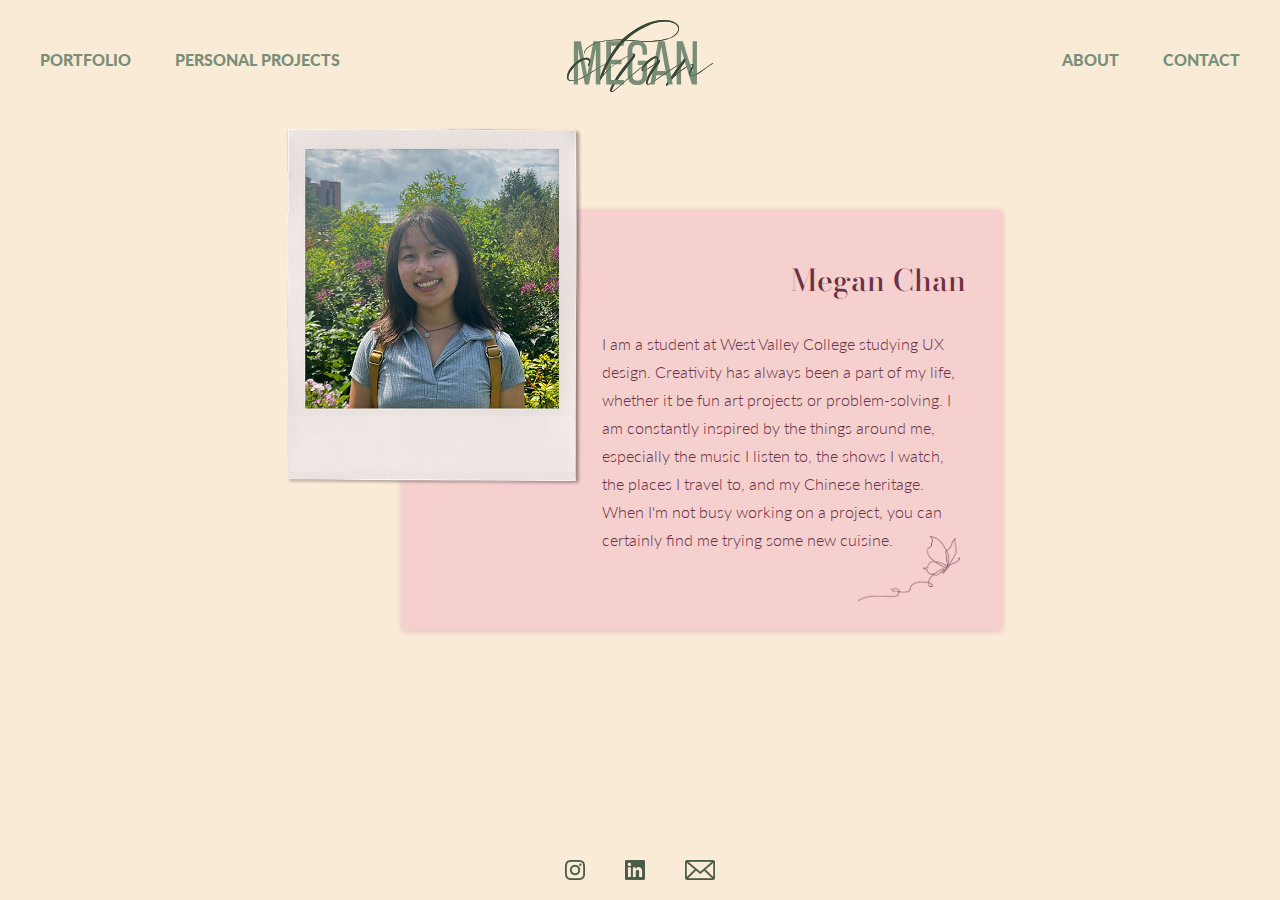
==== about.html @ 1ce4e766 "file" ====
<!DOCTYPE html>
<html lang="en">
  <head>
    <meta charset="UTF-8" />
    <meta name="viewport" content="width=device-width, initial-scale=1.0" />
    <title>Megan Chan | About</title>
    <link rel="stylesheet" href="styles.css" type="text/css" />
  </head>
  <body>
    <header>
      <nav>
        <div class="navbar-full">
          <div class="nav-left">
            <li><a href="portfolio.html">PORTFOLIO</a></li>
            <li><a href="personalProjects.html">PERSONAL PROJECTS</a></li>
          </div>
          <div id="home-in">
            <li>
              <a href="index.html">
                <img class="logo" src="images/logo.svg" alt="HOME" />
              </a>
            </li>
          </div>
          <div class="nav-right">
            <li><a href="about.html">ABOUT</a></li>
            <li><a href="contact.html">CONTACT</a></li>
          </div>
        </div>
        <div class="navbar-collapse">
          <div class="navbar-collapse-left">
            <li id="open-menu">
              <a href="#"
                ><img
                  class="nav-icon"
                  id="open-menu"
                  src="images/open-menu.png"
                  alt="Menu icon"
                />
              </a>
            </li>
            <div class="dropdown-content">
              <li id="close-menu">
                <a href="#"
                  ><img
                    class="nav-icon"
                    id="close-menu"
                    src="images/close-menu.png"
                    alt="Close icon"
                /></a>
              </li>
              <li>
                <a href="portfolio.html">PORTFOLIO</a>
              </li>
              <li>
                <a href="personalProjects.html">PERSONAL PROJECTS</a>
              </li>
              <li><a href="about.html">ABOUT</a></li>
              <li>
                <a href="contact.html">CONTACT</a>
              </li>
            </div>
          </div>
          <div id="home-out">
            <li>
              <a href="index.html">
                <img class="logo" src="images/logo.svg" alt="HOME" />
              </a>
            </li>
          </div>
          <div class="navbar-collapse-right"></div>
        </div>
      </nav>
    </header>
    <div class="content">
      <section class="about">
        <h1 class="about">Megan Chan</h1>
        <p class="about">
          I am a student at West Valley College studying UX design. Creativity
          has always been a part of my life, whether it be fun art projects or
          problem-solving. I am constantly inspired by the things around me,
          especially the music I listen to, the shows I watch, the places I
          travel to, and my Chinese heritage. When I'm not busy working on a
          project, you can certainly find me trying some new cuisine.
        </p>
        <img
          class="megan"
          src="images/megan.png"
          alt="Portrait of Megan Chan"
        />
        <img
          class="butterfly"
          src="images/butterfly.png"
          alt="Continuous line drawing of butterfly"
        />
      </section>
    </div>
    <footer>
      <a href="https://www.instagram.com/megan_s_chan/" target="_blank"
        ><img class="icon" src="images/instagram-logo.png" alt="Instagram logo"
      /></a>
      <a href="https://www.linkedin.com/in/meganchan360/" target="_blank"
        ><img class="icon" src="images/linkedin-logo.png" alt="LinkedIn logo"
      /></a>
      <address>
        <a href="mailto:mchan80@mywvm.wvm.edu"
          ><img class="icon" src="images/mail-icon.png" alt="Mail icon"
        /></a>
      </address>
    </footer>
  </body>
</html>
---- styles.css ----
@import url("https://fonts.googleapis.com/css2?family=Bodoni+Moda:ital,opsz,wght@0,6..96,400..900;1,6..96,400..900&family=Lato:ital,wght@0,100;0,300;0,400;0,700;0,900;1,100;1,300;1,400;1,700;1,900&family=Oswald:wght@200..700&display=swap");
*,
::before,
::after {
  box-sizing: border-box;
}

/* ***************************type*************************** */

html {
  font-size: 62.5%;
}

*,
button {
  font-family: Lato, sans-serif;
  font-size: 1.6rem;
  font-weight: 300;
  color: #4a5b48;
  line-height: 2.8rem;
}

h1,
h2 {
  font-family: Bodoni Moda, serif;
  font-size: 3rem;
  font-weight: 500;
}

nav a {
  font-weight: 900;
}

/* ***************************layout*************************** */

body {
  background-color: antiquewhite;
  min-height: 100vh;
  margin: 0;
  display: flex;
  flex-direction: column;
}

.content {
  flex: 1;
}

/* ******************header****************** */

nav li {
  display: inline;
  margin: 0 10px;
}

a {
  text-decoration: none;
}

/* nav {
  list-style-type: none;
  display: flex;
  justify-content: center;
  align-items: center;
  padding: 10px 20px;
  position: fixed;
  top: 0px;
  left: 0px;
  margin: 0;
  width: 100%;
  z-index: 10;
  background-color: antiquewhite;
} */

.nav-left,
.nav-right {
  width: 340px;
}

.nav-left,
.navbar-collapse-left {
  margin-right: auto;
  text-align: left;
}

.nav-right,
.navbar-collapse-right {
  margin-left: auto;
  text-align: right;
}

.logo {
  height: 72px;
}

nav a,
.current-page:hover {
  color: #798e76;
  padding: 10px;
  display: inline-block;
}

nav a:hover,
.dropdown-content a,
.current-page {
  color: #4a5b48;
}

.dropdown-content a:hover {
  color: #2d372c;
}

nav a:active {
  color: #4a5b48ae;
}

.current-page:active {
  color: #798e76ae;
}

.dropdown-content a:active {
  color: #2d372cae;
}

.navbar-full,
.navbar-collapse {
  list-style-type: none;
  display: flex;
  justify-content: center;
  align-items: center;
  padding: 10px 20px;
  position: fixed;
  top: 0px;
  left: 0px;
  margin: 0;
  width: 100%;
  z-index: 10;
  background-color: antiquewhite;
}

.navbar-collapse-left,
.navbar-collapse-right {
  width: 60px;
}

.nav-icon {
  height: 30px;
  width: 30px;
}

.dropdown-content {
  opacity: 0;
  visibility: hidden;
  position: absolute;
  display: flex;
  flex-direction: column;
  width: fit-content;
  height: 1;
  padding: 31px 20px;
  top: 0;
  left: 0;
  background-color: #798e76;
  z-index: 10;
  transition: opacity 0.3s ease, visibility 0.3s ease;
}

.navbar-collapse-left:hover .dropdown-content {
  opacity: 1;
  visibility: visible;
}

.navbar-collapse {
  display: none;
}

/* ******************footer****************** */

footer {
  display: flex;
  justify-content: center;
  flex-direction: row;
  width: 100%;
  height: 60px;
  padding: 20px;
  position: relative;
  bottom: 0;
  background-color: antiquewhite;
}

address {
  font-style: normal;
}

img.icon {
  height: 20px;
  width: auto;
  margin: 0 20px;
}

/* ******************content-home****************** */

.content {
  padding: 0 20px;
  margin-top: 60px;
}

/* ************hero space************ */

.hero-space {
  position: relative;
  display: flex;
  align-items: center;
  flex-flow: column wrap;
  width: fit-content;
  margin: 0 auto;
  margin-top: 10%;
  text-align: center;
}

.bunny-left,
.bunny-right {
  position: absolute;
  bottom: 20%;
}

.bunny-left {
  width: 115px;
  left: -30%;
}

.bunny-right {
  width: 148px;
  right: -35%;
}

.hero-space-subject,
.hero-space-description {
  display: block;
  margin: 24px 0;
}

.hero-space-subject {
  font-family: Oswald, sans-serif;
  font-size: 3.6rem;
  font-weight: 300;
}

.hero-space-description {
  font-family: Bodoni Moda, serif;
  font-size: 13.6rem;
  font-weight: 400;
}

button {
  position: relative;
  background-color: transparent;
  border: 1px solid #4a5b48;
  padding: 8px 20px;
  margin-top: 36px;
}

button:hover {
  background-color: #4a5b48;
  border: 1px solid transparent;
  color: antiquewhite;
  cursor: pointer;
}

button:active {
  background-color: #4a5b48ae;
}

/* ************brief about me************ */

.brief-about {
  display: flex;
  flex-direction: column;
  margin: 300px auto;
  padding: 48px;
  height: 360px;
  width: 560px;
  background-color: rgb(246, 207, 207);
  box-shadow: 0 1px 6px rgb(219, 185, 185);
}

h2.brief-about-inner,
p.brief-about-inner {
  color: rgb(105, 51, 68);
  text-align: center;
}

h2.brief-about-inner {
  margin: 8px 0 16px 0;
}

div.center-align {
  margin: 0 auto;
  margin-top: 36px;
}

button.brief-about-inner {
  margin-top: 0;
  border: 1px solid rgb(105, 51, 68);
  color: rgb(105, 51, 68);
}

button.brief-about-inner:hover {
  background-color: rgb(105, 51, 68);
  border: 1px solid transparent;
  color: rgb(246, 207, 207);
}

button.brief-about-inner:active {
  background-color: rgba(105, 51, 68, 0.75);
}

/* ************brief portfolio************ */

.image-row,
.image-full {
  display: flex;
  align-items: stretch;
  height: 30%;
  margin: 20px 0;
}

.image-row {
  flex-direction: row;
}

.image-short,
.image-wide,
.image-full {
  position: relative;
  display: inline-block;
  margin: 0 10px;
  background-color: #4a5b48;
}

.image-short {
  width: 40%;
}

.image-wide {
  width: 59%;
}

.image-inside {
  display: block;
  width: 100%;
  height: 100%;
  transition: opacity 0.3s;
}

.overlay-text {
  position: absolute;
  top: 50%;
  left: 50%;
  transform: translate(-50%, -50%);
  padding: 10px;
  text-align: center;
  font-size: 2rem;
  opacity: 0;
  transition: opacity 0.3s;
  color: antiquewhite;
  font-weight: 400;
}

.icon {
  height: 24px;
  width: 24px;
}

button.view-more {
  display: flex;
  justify-content: space-between;
  align-items: center;
  margin: 20px 10px 36px auto;
}

#vase-wide,
#sewing-machine-wide {
  display: none;
}

/* ******************hover effect****************** */

.image-short:hover .image-inside,
.image-wide:hover .image-inside,
.image-full:hover .image-inside {
  opacity: 0.1;
}

.image-short:hover .overlay-text,
.image-wide:hover .overlay-text,
.image-full:hover .overlay-text {
  opacity: 1;
}

/* ******************content-about****************** */

section.about {
  position: relative;
  left: 5%;
  display: flex;
  align-items: flex-end;
  flex-direction: column;
  height: 420px;
  width: 600px;
  margin: 150px auto 36px auto;
  padding: 36px;
  padding-left: 200px;
  background-color: rgb(246, 207, 207);
  box-shadow: 0 1px 6px rgb(219, 185, 185);
}

h1.about,
p.about {
  color: rgb(105, 51, 68);
}

h1.about {
  text-align: right;
}

img.megan {
  display: block;
  position: absolute;
  width: 300px;
  left: -20%;
  top: -20%;
}

.butterfly {
  position: absolute;
  right: 7%;
  bottom: 7%;
  width: 17%;
}

/* ******************content-contact****************** */

.contact-form {
  display: flex;
  align-items: center;
  flex-direction: column;
  height: 550px;
  width: 600px;
  margin: 100px auto 36px auto;
  padding: 20px;
  background-color: rgb(246, 207, 207);
  box-shadow: 0 1px 6px rgb(219, 185, 185);
}

.textfield,
textarea {
  background-color: transparent;
  border: none;
  border-bottom: 1px solid rgb(188, 112, 136);
}

.textfield:focus,
textarea:focus {
  outline: none;
}

h1.contact,
::placeholder {
  color: rgb(105, 51, 68);
}

::placeholder,
input.textfield,
textarea {
  font-size: 1.2rem;
  line-height: 1.8rem;
}

label.contact,
input.textfield,
textarea {
  padding: 6px 12px;
  color: rgb(175, 99, 123);
}

input.textfield,
textarea {
  width: 240px;
}

input.textfield:hover,
input.textfield:focus,
textarea:hover,
textarea:focus {
  background-color: rgb(237, 190, 195);
  border-bottom: 1px solid transparent;
}

textarea {
  resize: none;
  width: 480px;
}

button.contact {
  display: block;
  margin: 36px auto 0 auto;
  border: 1px solid rgb(175, 99, 123);
  color: rgb(175, 99, 123);
}

button.contact:hover {
  background-color: rgb(175, 99, 123);
  border: 1px solid transparent;
  color: rgb(246, 207, 207);
}

button.contact:active {
  background-color: rgba(175, 99, 123, 0.75);
}

div.form {
  position: relative;
  display: inline-block;
}

.bird {
  position: absolute;
  right: 6%;
  top: 2%;
  width: 30%;
}

/* *****************************This is for small-screen laptops***************************** */

@media (min-width: 769px) and (max-width: 969px) {
  /* *********************header********************* */
  .navbar-full {
    display: none;
  }

  .navbar-collapse {
    display: flex;
  }

  /* ************hero space************ */
  .bunny-left {
    width: 96px;
    left: -33%;
  }

  .bunny-right {
    width: 120px;
    right: -37%;
  }

  .hero-space-subject,
  .hero-space-description {
    margin: 12px 0;
  }

  .hero-space-subject {
    font-size: 2.8rem;
  }

  .hero-space-description {
    font-size: 10rem;
  }
  /* ******************content-about****************** */

  section.about {
    left: 7%;
  }
}
/* *****************************This is for iPads***************************** */

@media (min-width: 481px) and (max-width: 768px) {
  /* *********************header********************* */
  .navbar-full {
    display: none;
  }

  .navbar-collapse {
    display: flex;
  }

  /* ************hero space************ */
  .bunny-left,
  .bunny-right {
    display: none;
    visibility: hidden;
  }

  .hero-space {
    margin-top: 15%;
  }

  .hero-space-subject,
  .hero-space-description {
    margin: 12px 0;
  }

  .hero-space-subject {
    font-size: 2.8rem;
  }

  .hero-space-description {
    font-size: 10rem;
  }

  /* ************brief about me************ */

  .brief-about {
    width: 440px;
    margin: 100px auto;
  }

  /* ************brief portfolio************ */

  .image-row {
    flex-direction: column;
    margin: 0;
  }

  .image-short,
  .image-wide {
    width: fit-content;
    margin: 20px 10px;
  }

  .image-full {
    margin: 20px 10px;
    margin-bottom: 10px;
  }

  #vase-short,
  #sewing-machine-short {
    display: none;
  }

  #vase-wide,
  #sewing-machine-wide {
    display: block;
  }

  /* ******************content-about****************** */

  section.about {
    left: 0;
    align-items: center;
    height: fit-content;
    width: 400px;
    margin: 100px auto 136px auto;
    padding: 36px;
  }

  h1.about {
    text-align: center;
    margin-top: 36px;
  }

  img.megan {
    order: -1;
    display: block;
    position: static;
  }

  .butterfly {
    right: 8%;
    bottom: 3%;
  }

  /* ******************content-contact****************** */

  .contact-form {
    height: fit-content;
    width: 456px;
  }

  label.contact,
  input.textfield {
    width: 200px;
  }

  textarea {
    width: 360px;
  }

  button.contact {
    margin-bottom: 36px;
  }

  .bird {
    right: 0%;
    top: 5%;
  }
}

/* *****************************This is for mobile***************************** */

@media (max-width: 480px) {
  /* *********************header********************* */
  .navbar-full {
    display: none;
  }

  .navbar-collapse {
    display: flex;
  }

  /* ************hero space************ */
  .bunny-left,
  .bunny-right {
    display: none;
    visibility: hidden;
  }

  .hero-space {
    margin-top: 20%;
  }

  .hero-space-subject,
  .hero-space-description {
    margin: 8px 0;
  }

  .hero-space-subject {
    font-size: 2.4rem;
  }

  .hero-space-description {
    font-size: 8rem;
  }

  /* ************brief about me************ */

  .brief-about {
    width: 296px;
    margin-top: 30%;
  }
  /* ************brief portfolio************ */

  #brief-portfolio {
    margin-top: -60%;
  }

  .image-row {
    flex-direction: column;
    margin: 0;
  }

  .image-short,
  .image-wide {
    width: fit-content;
    margin: 10px 10px;
  }

  .image-full {
    margin: 10px 10px;
    margin-bottom: 2px;
  }

  #vase-short,
  #sewing-machine-short {
    display: none;
  }

  #vase-wide,
  #sewing-machine-wide {
    display: block;
  }

  /* ******************content-about****************** */

  section.about {
    left: 0;
    align-items: center;
    height: fit-content;
    width: 300px;
    margin: 100px auto 136px auto;
    padding: 36px;
  }

  h1.about {
    text-align: center;
    margin-top: 36px;
  }

  img.megan {
    order: -1;
    position: static;
    display: block;
    width: 240px;
  }

  .butterfly {
    right: 8%;
    bottom: 3%;
  }

  /* ******************content-contact****************** */

  .contact-form {
    height: fit-content;
    width: 300px;
  }

  .form {
    padding-top: 33%;
  }

  label.contact,
  input.textfield,
  textarea {
    width: 240px;
  }

  textarea {
    height: 200px;
  }

  button.contact {
    margin-bottom: 36px;
  }

  .bird {
    left: 50%;
    transform: translateX(-50%);
  }
}
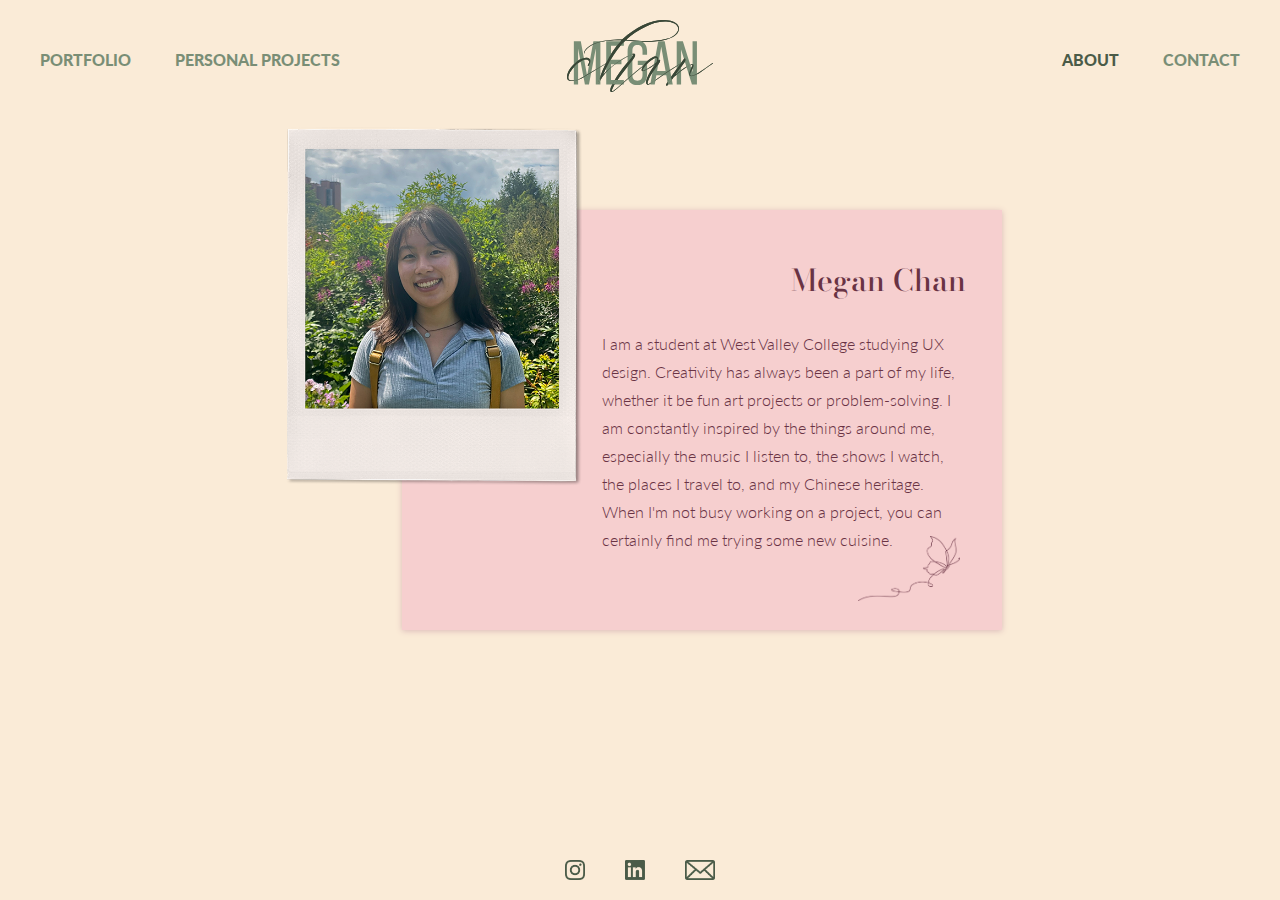
==== commit 780add5b: "file" ====
--- a/about.html
+++ b/about.html
@@ -22,7 +22,7 @@
             </li>
           </div>
           <div class="nav-right">
-            <li><a href="about.html">ABOUT</a></li>
+            <li><a class="current-page" href="about.html">ABOUT</a></li>
             <li><a href="contact.html">CONTACT</a></li>
           </div>
         </div>
--- a/styles.css
+++ b/styles.css
@@ -56,7 +56,58 @@
   text-decoration: none;
 }
 
-/* nav {
+.nav-left,
+.nav-right {
+  width: 340px;
+}
+
+.nav-left,
+.navbar-collapse-left {
+  margin-right: auto;
+  text-align: left;
+}
+
+.nav-right,
+.navbar-collapse-right {
+  margin-left: auto;
+  text-align: right;
+}
+
+.logo {
+  height: 72px;
+}
+
+nav a,
+.current-page:hover {
+  color: #798e76;
+  padding: 10px;
+  display: inline-block;
+}
+
+nav a:hover,
+.dropdown-content a,
+.current-page {
+  color: #4a5b48;
+}
+
+.dropdown-content a:hover {
+  color: #2d372c;
+}
+
+nav a:active {
+  color: #4a5b48ae;
+}
+
+.current-page:active {
+  color: #798e76ae;
+}
+
+.dropdown-content a:active {
+  color: #2d372cae;
+}
+
+.navbar-full,
+.navbar-collapse {
   list-style-type: none;
   display: flex;
   justify-content: center;
@@ -69,72 +120,10 @@
   width: 100%;
   z-index: 10;
   background-color: antiquewhite;
-} */
-
-.nav-left,
-.nav-right {
-  width: 340px;
-}
-
-.nav-left,
-.navbar-collapse-left {
-  margin-right: auto;
-  text-align: left;
-}
-
-.nav-right,
-.navbar-collapse-right {
-  margin-left: auto;
-  text-align: right;
-}
-
-.logo {
-  height: 72px;
-}
-
-nav a,
-.current-page:hover {
-  color: #798e76;
-  padding: 10px;
-  display: inline-block;
-}
-
-nav a:hover,
-.dropdown-content a,
-.current-page {
-  color: #4a5b48;
-}
-
-.dropdown-content a:hover {
-  color: #2d372c;
-}
-
-nav a:active {
-  color: #4a5b48ae;
-}
-
-.current-page:active {
-  color: #798e76ae;
-}
-
-.dropdown-content a:active {
-  color: #2d372cae;
-}
-
-.navbar-full,
+}
+
 .navbar-collapse {
-  list-style-type: none;
-  display: flex;
-  justify-content: center;
-  align-items: center;
-  padding: 10px 20px;
-  position: fixed;
-  top: 0px;
-  left: 0px;
-  margin: 0;
-  width: 100%;
-  z-index: 10;
-  background-color: antiquewhite;
+  height: 112px;
 }
 
 .navbar-collapse-left,
@@ -145,6 +134,13 @@
 .nav-icon {
   height: 30px;
   width: 30px;
+}
+
+#home-out {
+  position: absolute;
+  top: 10px;
+  left: 50%;
+  transform: translateX(-50%);
 }
 
 .dropdown-content {
@@ -153,8 +149,8 @@
   position: absolute;
   display: flex;
   flex-direction: column;
-  width: fit-content;
-  height: 1;
+  width: 100%;
+  height: fit-content;
   padding: 31px 20px;
   top: 0;
   left: 0;
@@ -357,6 +353,7 @@
   left: 50%;
   transform: translate(-50%, -50%);
   padding: 10px;
+  margin: 0;
   text-align: center;
   font-size: 2rem;
   opacity: 0;
@@ -397,6 +394,11 @@
 }
 
 /* ******************content-about****************** */
+
+h1.hidden {
+  visibility: hidden;
+  opacity: 0;
+}
 
 section.about {
   position: relative;
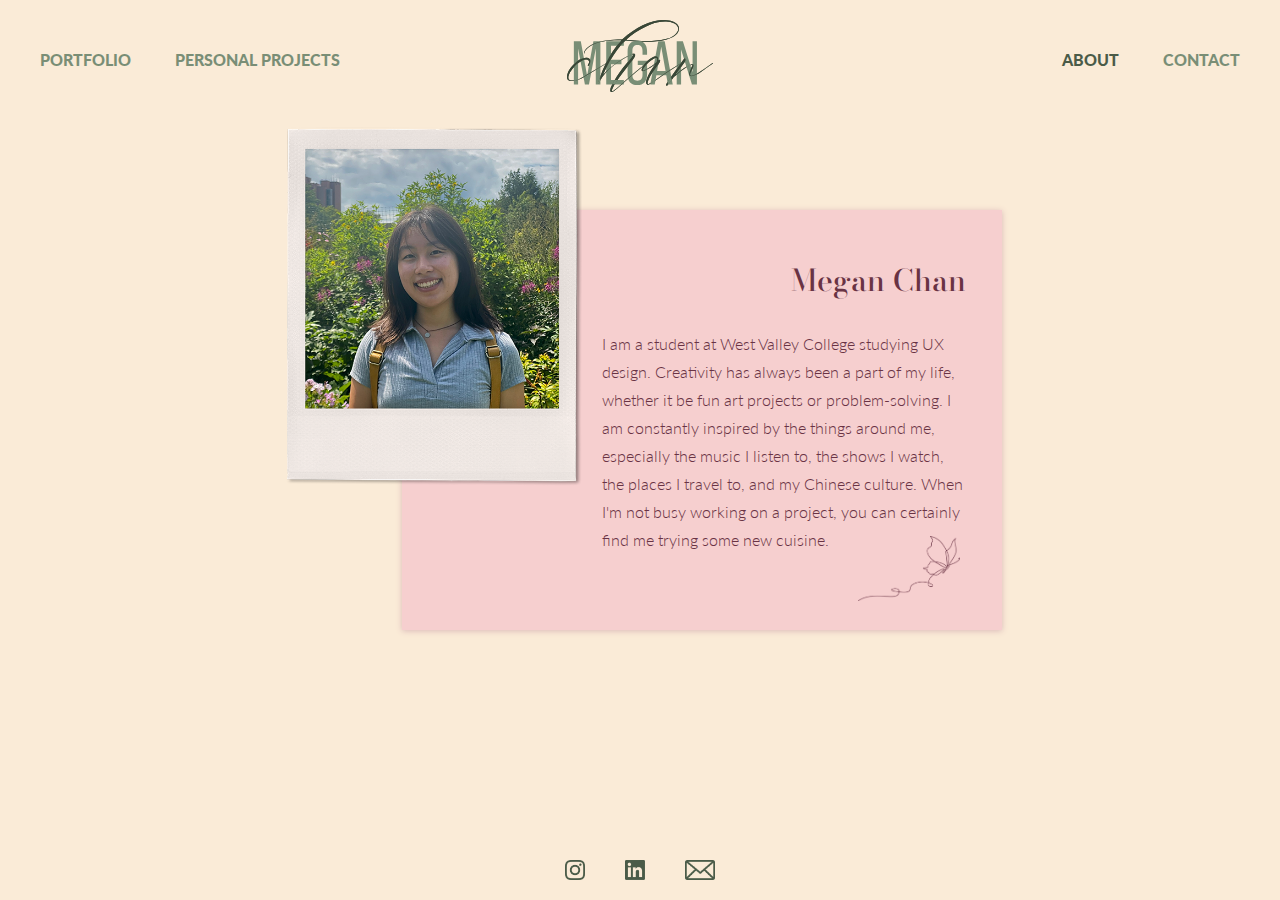
==== commit 4f122bda: "file" ====
--- a/about.html
+++ b/about.html
@@ -79,7 +79,7 @@
           has always been a part of my life, whether it be fun art projects or
           problem-solving. I am constantly inspired by the things around me,
           especially the music I listen to, the shows I watch, the places I
-          travel to, and my Chinese heritage. When I'm not busy working on a
+          travel to, and my Chinese culture. When I'm not busy working on a
           project, you can certainly find me trying some new cuisine.
         </p>
         <img
